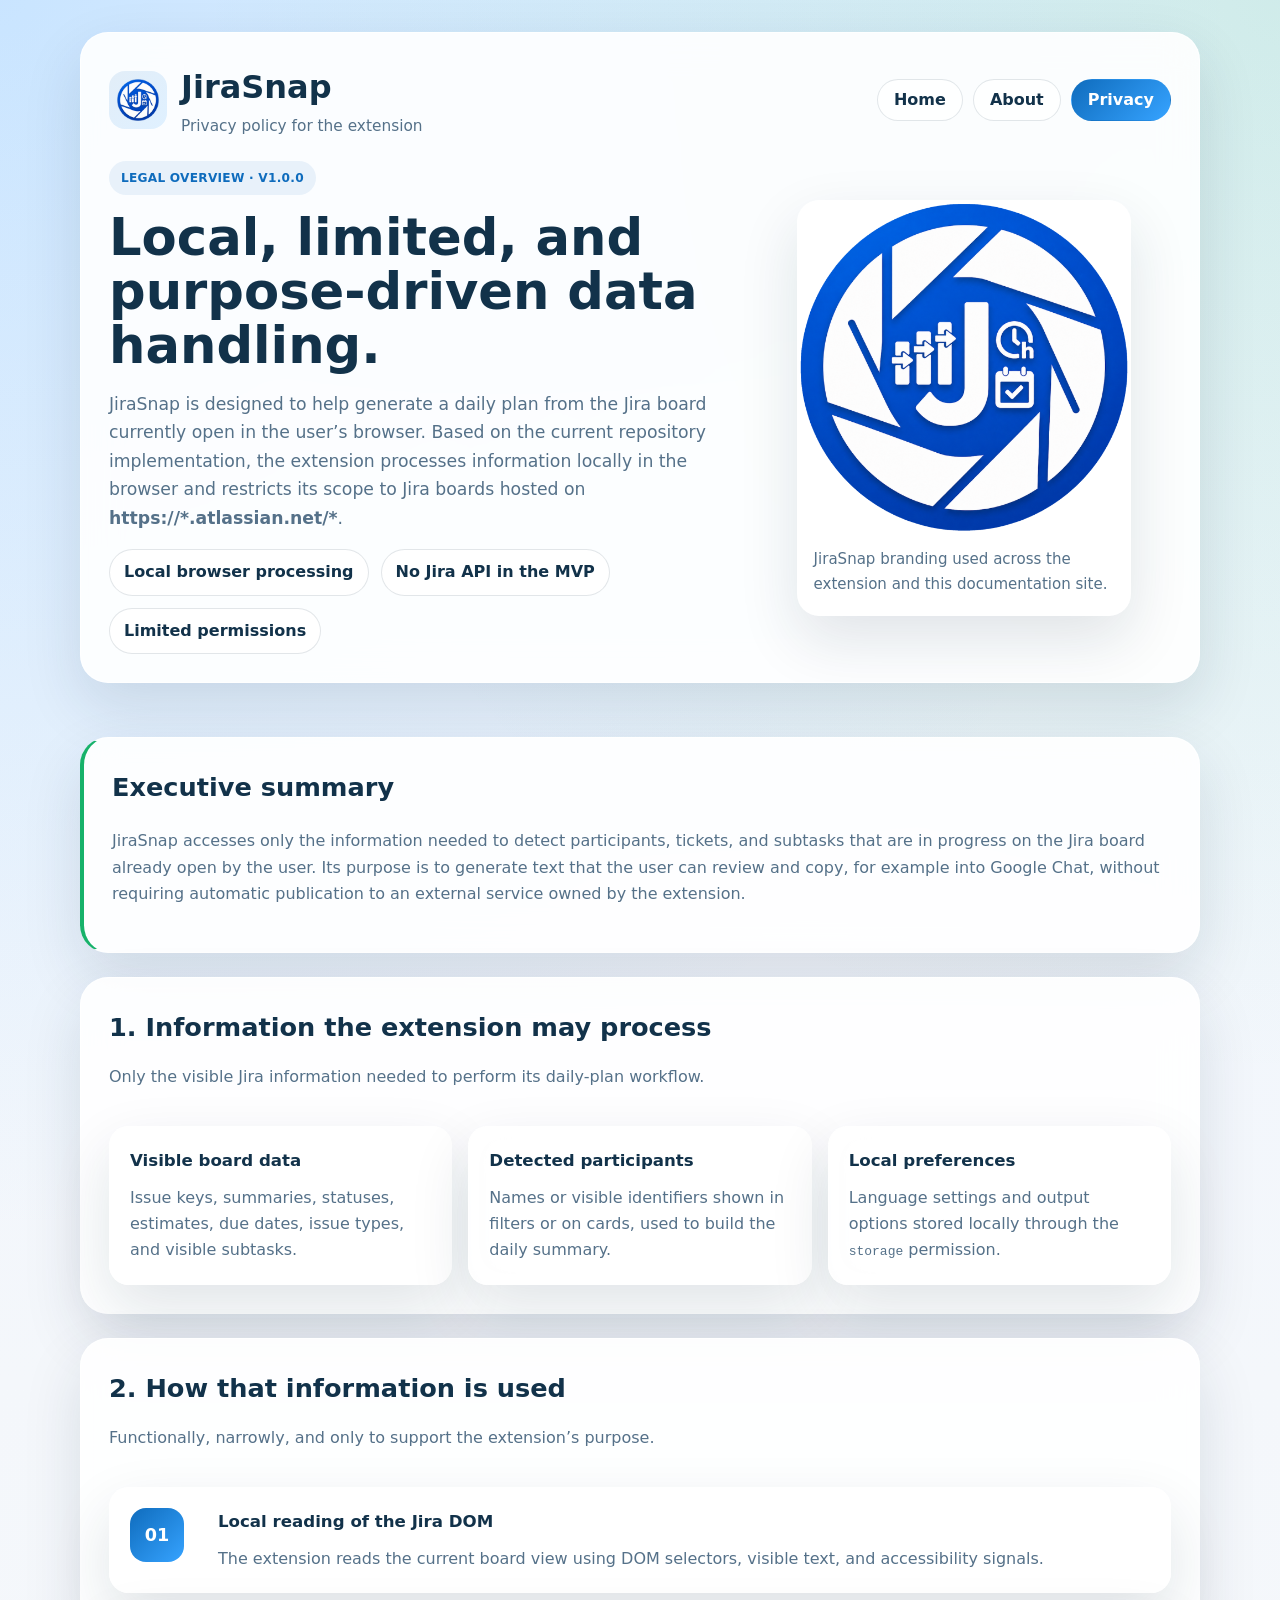
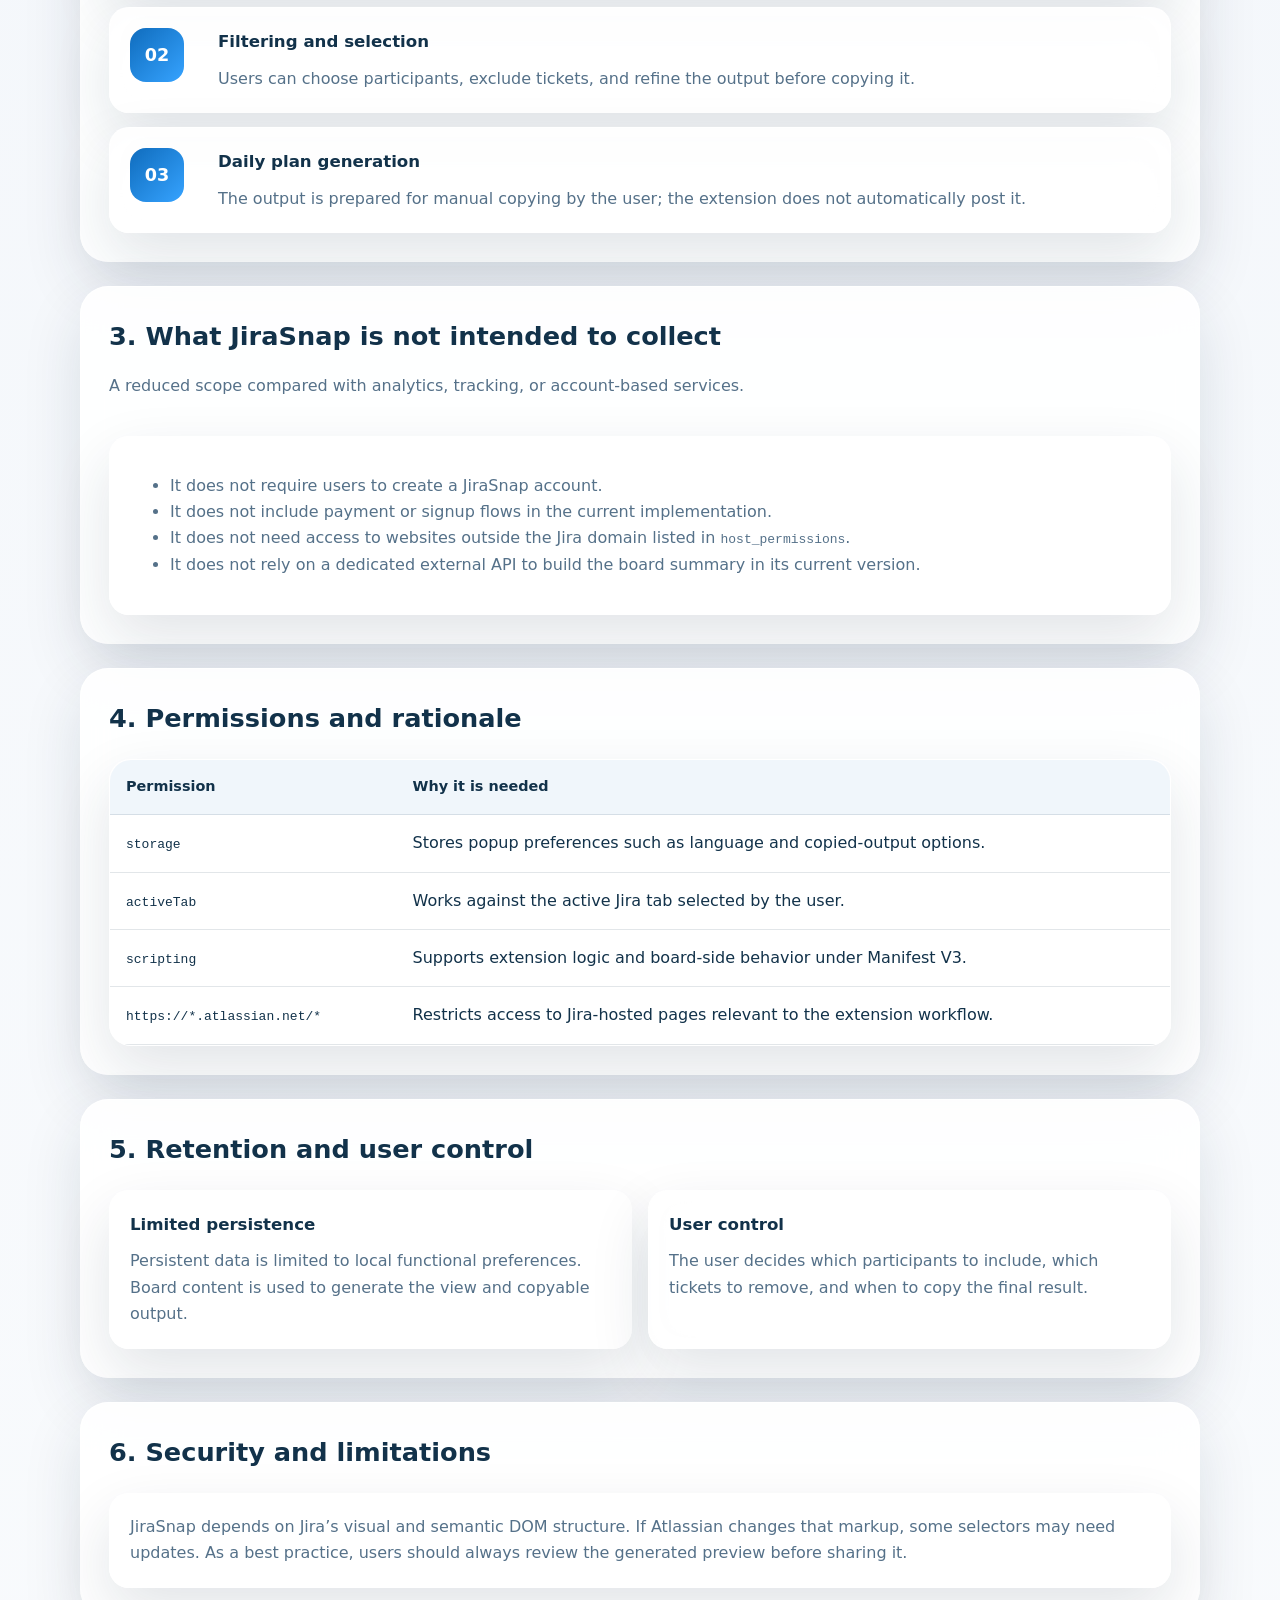
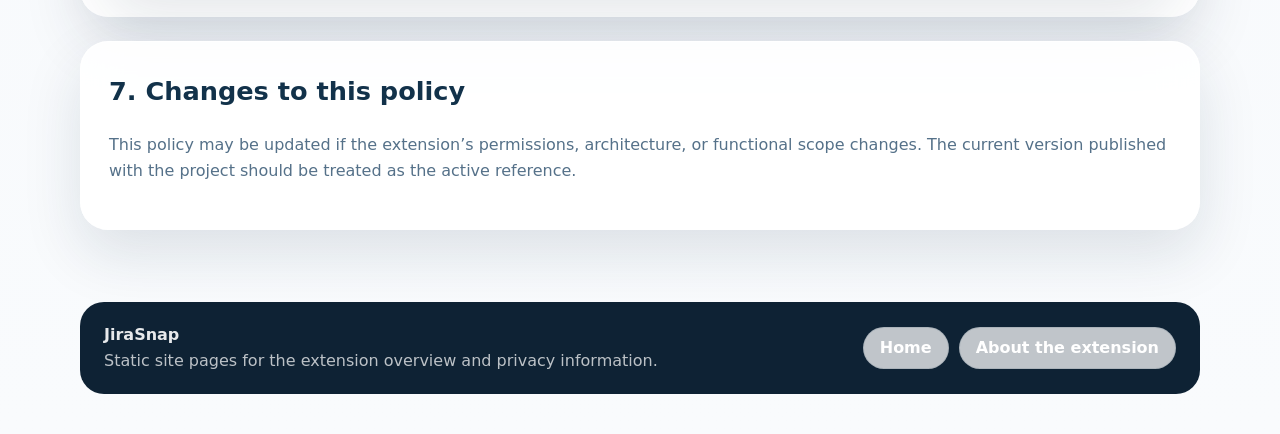
==== docs/privacy-policy.html @ 9cff3eac "Github Pages by Extension" ====
<!DOCTYPE html>
<html lang="en">
<head>
  <meta charset="UTF-8">
  <meta name="viewport" content="width=device-width, initial-scale=1.0">
  <title>JiraSnap · Privacy Policy</title>
  <meta name="description" content="Privacy policy for JiraSnap, a Chrome extension that generates daily plans from Jira boards.">
  <link rel="canonical" href="https://gustavogutierrez.github.io/jira-snap/privacy-policy.html">
  <meta name="theme-color" content="#0f6cbd">
  <meta property="og:type" content="website">
  <meta property="og:site_name" content="JiraSnap">
  <meta property="og:title" content="JiraSnap · Privacy Policy">
  <meta property="og:description" content="Privacy policy for JiraSnap, a Chrome extension that generates daily plans from Jira boards.">
  <meta property="og:url" content="https://gustavogutierrez.github.io/jira-snap/privacy-policy.html">
  <meta property="og:image" content="https://gustavogutierrez.github.io/jira-snap/assets/jirasnap.png">
  <meta name="twitter:card" content="summary_large_image">
  <meta name="twitter:title" content="JiraSnap · Privacy Policy">
  <meta name="twitter:description" content="Privacy policy for JiraSnap, a Chrome extension that generates daily plans from Jira boards.">
  <meta name="twitter:image" content="https://gustavogutierrez.github.io/jira-snap/assets/jirasnap.png">
  <link rel="icon" type="image/png" href="./assets/icon128.png">
  <link rel="stylesheet" href="./site.css">
</head>
<body>
  <header class="hero">
    <div class="container">
      <div class="hero-card">
        <div class="topbar">
          <div class="brand">
            <img src="./assets/icon128.png" alt="JiraSnap logo">
            <div>
              <h1>JiraSnap</h1>
              <p>Privacy policy for the extension</p>
            </div>
          </div>
          <nav class="nav-links" aria-label="Documentation navigation">
            <a href="./index.html">Home</a>
            <a href="./about-jirasnap.html">About</a>
            <a class="active" href="./privacy-policy.html">Privacy</a>
          </nav>
        </div>

        <div class="hero-grid">
          <div>
            <span class="eyebrow">Legal Overview · v1.0.0</span>
            <h2>Local, limited, and purpose-driven data handling.</h2>
            <p class="lead">
              JiraSnap is designed to help generate a daily plan from the Jira board currently open in the user’s browser.
              Based on the current repository implementation, the extension processes information locally in the browser
              and restricts its scope to Jira boards hosted on <strong>https://*.atlassian.net/*</strong>.
            </p>
            <div class="badge-row">
              <span class="badge">Local browser processing</span>
              <span class="badge">No Jira API in the MVP</span>
              <span class="badge">Limited permissions</span>
            </div>
          </div>

          <figure class="shot">
            <img src="./assets/jirasnap.png" alt="JiraSnap brand asset">
            <figcaption>
              JiraSnap branding used across the extension and this documentation site.
            </figcaption>
          </figure>
        </div>
      </div>
    </div>
  </header>

  <main>
    <div class="container">
      <section class="section">
        <div class="section-card callout">
          <div class="section-header">
            <div>
              <h3>Executive summary</h3>
            </div>
          </div>
          <p>
            JiraSnap accesses only the information needed to detect participants, tickets, and subtasks that are in progress
            on the Jira board already open by the user. Its purpose is to generate text that the user can review and copy,
            for example into Google Chat, without requiring automatic publication to an external service owned by the extension.
          </p>
        </div>
      </section>

      <section class="section">
        <div class="section-card">
          <div class="section-header">
            <div>
              <h3>1. Information the extension may process</h3>
              <p>Only the visible Jira information needed to perform its daily-plan workflow.</p>
            </div>
          </div>

          <div class="grid-3">
            <article class="feature-card">
              <h4>Visible board data</h4>
              <p>Issue keys, summaries, statuses, estimates, due dates, issue types, and visible subtasks.</p>
            </article>
            <article class="feature-card">
              <h4>Detected participants</h4>
              <p>Names or visible identifiers shown in filters or on cards, used to build the daily summary.</p>
            </article>
            <article class="feature-card">
              <h4>Local preferences</h4>
              <p>Language settings and output options stored locally through the <code>storage</code> permission.</p>
            </article>
          </div>
        </div>
      </section>

      <section class="section">
        <div class="section-card">
          <div class="section-header">
            <div>
              <h3>2. How that information is used</h3>
              <p>Functionally, narrowly, and only to support the extension’s purpose.</p>
            </div>
          </div>

          <div class="timeline">
            <article class="timeline-item">
              <div class="step">01</div>
              <div>
                <h4>Local reading of the Jira DOM</h4>
                <p>The extension reads the current board view using DOM selectors, visible text, and accessibility signals.</p>
              </div>
            </article>
            <article class="timeline-item">
              <div class="step">02</div>
              <div>
                <h4>Filtering and selection</h4>
                <p>Users can choose participants, exclude tickets, and refine the output before copying it.</p>
              </div>
            </article>
            <article class="timeline-item">
              <div class="step">03</div>
              <div>
                <h4>Daily plan generation</h4>
                <p>The output is prepared for manual copying by the user; the extension does not automatically post it.</p>
              </div>
            </article>
          </div>
        </div>
      </section>

      <section class="section">
        <div class="section-card">
          <div class="section-header">
            <div>
              <h3>3. What JiraSnap is not intended to collect</h3>
              <p>A reduced scope compared with analytics, tracking, or account-based services.</p>
            </div>
          </div>

          <div class="notice">
            <ul>
              <li>It does not require users to create a JiraSnap account.</li>
              <li>It does not include payment or signup flows in the current implementation.</li>
              <li>It does not need access to websites outside the Jira domain listed in <code>host_permissions</code>.</li>
              <li>It does not rely on a dedicated external API to build the board summary in its current version.</li>
            </ul>
          </div>
        </div>
      </section>

      <section class="section">
        <div class="section-card">
          <div class="section-header">
            <div>
              <h3>4. Permissions and rationale</h3>
            </div>
          </div>

          <div class="table-wrap">
            <table>
              <thead>
                <tr>
                  <th>Permission</th>
                  <th>Why it is needed</th>
                </tr>
              </thead>
              <tbody>
                <tr>
                  <td><code>storage</code></td>
                  <td>Stores popup preferences such as language and copied-output options.</td>
                </tr>
                <tr>
                  <td><code>activeTab</code></td>
                  <td>Works against the active Jira tab selected by the user.</td>
                </tr>
                <tr>
                  <td><code>scripting</code></td>
                  <td>Supports extension logic and board-side behavior under Manifest V3.</td>
                </tr>
                <tr>
                  <td><code>https://*.atlassian.net/*</code></td>
                  <td>Restricts access to Jira-hosted pages relevant to the extension workflow.</td>
                </tr>
              </tbody>
            </table>
          </div>
        </div>
      </section>

      <section class="section">
        <div class="section-card">
          <div class="section-header">
            <div>
              <h3>5. Retention and user control</h3>
            </div>
          </div>

          <div class="grid-2">
            <article class="feature-card">
              <h4>Limited persistence</h4>
              <p>Persistent data is limited to local functional preferences. Board content is used to generate the view and copyable output.</p>
            </article>
            <article class="feature-card">
              <h4>User control</h4>
              <p>The user decides which participants to include, which tickets to remove, and when to copy the final result.</p>
            </article>
          </div>
        </div>
      </section>

      <section class="section">
        <div class="section-card">
          <div class="section-header">
            <div>
              <h3>6. Security and limitations</h3>
            </div>
          </div>

          <div class="notice">
            <p>
              JiraSnap depends on Jira’s visual and semantic DOM structure. If Atlassian changes that markup,
              some selectors may need updates. As a best practice, users should always review the generated preview before sharing it.
            </p>
          </div>
        </div>
      </section>

      <section class="section">
        <div class="section-card">
          <div class="section-header">
            <div>
              <h3>7. Changes to this policy</h3>
            </div>
          </div>
          <p>
            This policy may be updated if the extension’s permissions, architecture, or functional scope changes.
            The current version published with the project should be treated as the active reference.
          </p>
        </div>
      </section>
    </div>
  </main>

  <footer class="footer">
    <div class="container">
      <div class="footer-card">
        <div>
          <strong>JiraSnap</strong>
          <p>Static site pages for the extension overview and privacy information.</p>
        </div>
        <div class="nav-links">
          <a href="./index.html">Home</a>
          <a href="./about-jirasnap.html">About the extension</a>
        </div>
      </div>
    </div>
  </footer>
</body>
</html>
---- docs/site.css ----
:root {
  color-scheme: light;
  --bg: #f4f7fb;
  --surface: rgba(255, 255, 255, 0.9);
  --surface-strong: #ffffff;
  --text: #12324a;
  --muted: #557189;
  --line: rgba(18, 50, 74, 0.12);
  --brand: #0f6cbd;
  --brand-2: #36a3ff;
  --accent: #17b26a;
  --shadow: 0 24px 60px rgba(17, 38, 62, 0.12);
  --radius-xl: 28px;
  --radius-lg: 20px;
  --radius-md: 14px;
  --max: 1120px;
}

* {
  box-sizing: border-box;
}

html {
  scroll-behavior: smooth;
}

body {
  margin: 0;
  font-family: Inter, ui-sans-serif, system-ui, -apple-system, BlinkMacSystemFont, "Segoe UI", sans-serif;
  color: var(--text);
  background:
    radial-gradient(circle at top left, rgba(54, 163, 255, 0.2), transparent 32%),
    radial-gradient(circle at top right, rgba(23, 178, 106, 0.14), transparent 28%),
    linear-gradient(180deg, #eef5ff 0%, var(--bg) 38%, #f9fbfd 100%);
  line-height: 1.65;
}

a {
  color: var(--brand);
  text-decoration: none;
}

a:hover {
  text-decoration: underline;
}

img {
  max-width: 100%;
  display: block;
}

.container {
  width: min(calc(100% - 32px), var(--max));
  margin: 0 auto;
}

.hero {
  padding: 32px 0 22px;
}

.hero-card,
.section-card,
.feature-card,
.notice,
.timeline-item,
.table-wrap {
  backdrop-filter: blur(18px);
  background: var(--surface);
  border: 1px solid rgba(255, 255, 255, 0.75);
  box-shadow: var(--shadow);
}

.hero-card {
  border-radius: var(--radius-xl);
  overflow: hidden;
  padding: 28px;
}

.topbar {
  display: flex;
  justify-content: space-between;
  align-items: center;
  gap: 18px;
  margin-bottom: 22px;
  flex-wrap: wrap;
}

.brand {
  display: flex;
  align-items: center;
  gap: 14px;
}

.brand img {
  width: 58px;
  height: 58px;
  object-fit: contain;
  border-radius: 16px;
  background: linear-gradient(135deg, rgba(15, 108, 189, 0.1), rgba(54, 163, 255, 0.14));
  padding: 8px;
}

.brand h1,
.brand p {
  margin: 0;
}

.brand p {
  color: var(--muted);
  font-size: 0.96rem;
}

.nav-links {
  display: flex;
  gap: 10px;
  flex-wrap: wrap;
}

.nav-links a,
.button-link {
  display: inline-flex;
  align-items: center;
  justify-content: center;
  min-height: 42px;
  padding: 0 16px;
  border-radius: 999px;
  border: 1px solid var(--line);
  background: rgba(255, 255, 255, 0.74);
  color: var(--text);
  font-weight: 600;
}

.nav-links a.active,
.button-link.primary {
  background: linear-gradient(135deg, var(--brand), var(--brand-2));
  border-color: transparent;
  color: #fff;
}

.eyebrow {
  display: inline-flex;
  gap: 8px;
  align-items: center;
  padding: 7px 12px;
  border-radius: 999px;
  background: rgba(15, 108, 189, 0.08);
  color: var(--brand);
  font-weight: 700;
  letter-spacing: 0.02em;
  text-transform: uppercase;
  font-size: 0.76rem;
}

.hero-grid {
  display: grid;
  grid-template-columns: minmax(0, 1.2fr) minmax(280px, 0.8fr);
  gap: 26px;
  align-items: center;
}

.hero h2 {
  font-size: clamp(2.1rem, 4vw, 3.6rem);
  line-height: 1.05;
  margin: 16px 0 14px;
}

.lead {
  font-size: 1.08rem;
  color: var(--muted);
  max-width: 64ch;
}

.hero-actions,
.badge-row,
.list-inline {
  display: flex;
  flex-wrap: wrap;
  gap: 12px;
}

.badge,
.metric {
  border-radius: 999px;
  padding: 9px 14px;
  background: rgba(255, 255, 255, 0.88);
  border: 1px solid var(--line);
  color: var(--text);
  font-weight: 600;
}

.hero-visual {
  display: grid;
  gap: 16px;
}

.shot {
  border-radius: 22px;
  overflow: hidden;
  border: 1px solid rgba(255, 255, 255, 0.8);
  background: var(--surface-strong);
  box-shadow: var(--shadow);
}

.shot figcaption {
  padding: 14px 16px 18px;
  color: var(--muted);
  font-size: 0.94rem;
}

main {
  padding: 8px 0 48px;
}

.section {
  margin: 24px 0;
}

.section-card {
  border-radius: var(--radius-xl);
  padding: 28px;
}

.section-header {
  display: flex;
  justify-content: space-between;
  gap: 16px;
  align-items: flex-end;
  margin-bottom: 20px;
  flex-wrap: wrap;
}

.section h3 {
  margin: 0;
  font-size: clamp(1.35rem, 2vw, 2rem);
}

.section p,
.section li {
  color: var(--muted);
}

.grid-2,
.grid-3 {
  display: grid;
  gap: 16px;
}

.grid-2 {
  grid-template-columns: repeat(2, minmax(0, 1fr));
}

.grid-3 {
  grid-template-columns: repeat(3, minmax(0, 1fr));
}

.feature-card,
.notice,
.timeline-item {
  border-radius: var(--radius-lg);
  padding: 20px;
}

.feature-card h4,
.timeline-item h4,
.notice h4 {
  margin: 0 0 10px;
  font-size: 1.04rem;
}

.feature-card p,
.feature-card li,
.timeline-item p,
.notice p,
.notice li {
  margin: 0;
}

.kpis {
  display: grid;
  grid-template-columns: repeat(4, minmax(0, 1fr));
  gap: 14px;
}

.kpi {
  padding: 18px;
  border-radius: 18px;
  background: rgba(255, 255, 255, 0.78);
  border: 1px solid var(--line);
}

.kpi strong {
  display: block;
  font-size: 1.55rem;
  line-height: 1.1;
  margin-bottom: 6px;
}

.timeline {
  display: grid;
  gap: 14px;
}

.timeline-item {
  display: grid;
  grid-template-columns: 72px minmax(0, 1fr);
  gap: 16px;
  align-items: start;
}

.step {
  display: inline-flex;
  align-items: center;
  justify-content: center;
  width: 54px;
  height: 54px;
  border-radius: 16px;
  background: linear-gradient(135deg, var(--brand), var(--brand-2));
  color: #fff;
  font-weight: 800;
  font-size: 1.1rem;
}

.table-wrap {
  border-radius: 22px;
  overflow: hidden;
}

table {
  width: 100%;
  border-collapse: collapse;
  background: var(--surface-strong);
}

th,
td {
  padding: 15px 16px;
  text-align: left;
  border-bottom: 1px solid var(--line);
  vertical-align: top;
}

th {
  background: rgba(15, 108, 189, 0.06);
  font-size: 0.9rem;
}

.callout {
  border-left: 4px solid var(--accent);
}

.footer {
  padding: 0 0 40px;
}

.footer-card {
  display: flex;
  justify-content: space-between;
  gap: 18px;
  align-items: center;
  border-radius: 24px;
  padding: 20px 24px;
  background: #0e2234;
  color: rgba(255, 255, 255, 0.9);
  flex-wrap: wrap;
}

.footer-card p {
  margin: 0;
  color: rgba(255, 255, 255, 0.72);
}

.footer-card a {
  color: #fff;
}

.center-shell {
  min-height: 100vh;
  display: flex;
  align-items: center;
  padding: 32px 0;
}

.compact-card {
  max-width: 760px;
  margin: 0 auto;
}

.hero-copy {
  text-align: center;
}

.hero-copy .hero-actions,
.hero-copy .badge-row {
  justify-content: center;
}

@media (max-width: 960px) {
  .hero-grid,
  .grid-3,
  .kpis,
  .grid-2 {
    grid-template-columns: 1fr;
  }

  .timeline-item {
    grid-template-columns: 1fr;
  }
}

@media (max-width: 640px) {
  .hero-card,
  .section-card {
    padding: 22px;
  }

  .brand {
    align-items: flex-start;
  }

  .brand img {
    width: 48px;
    height: 48px;
  }
}
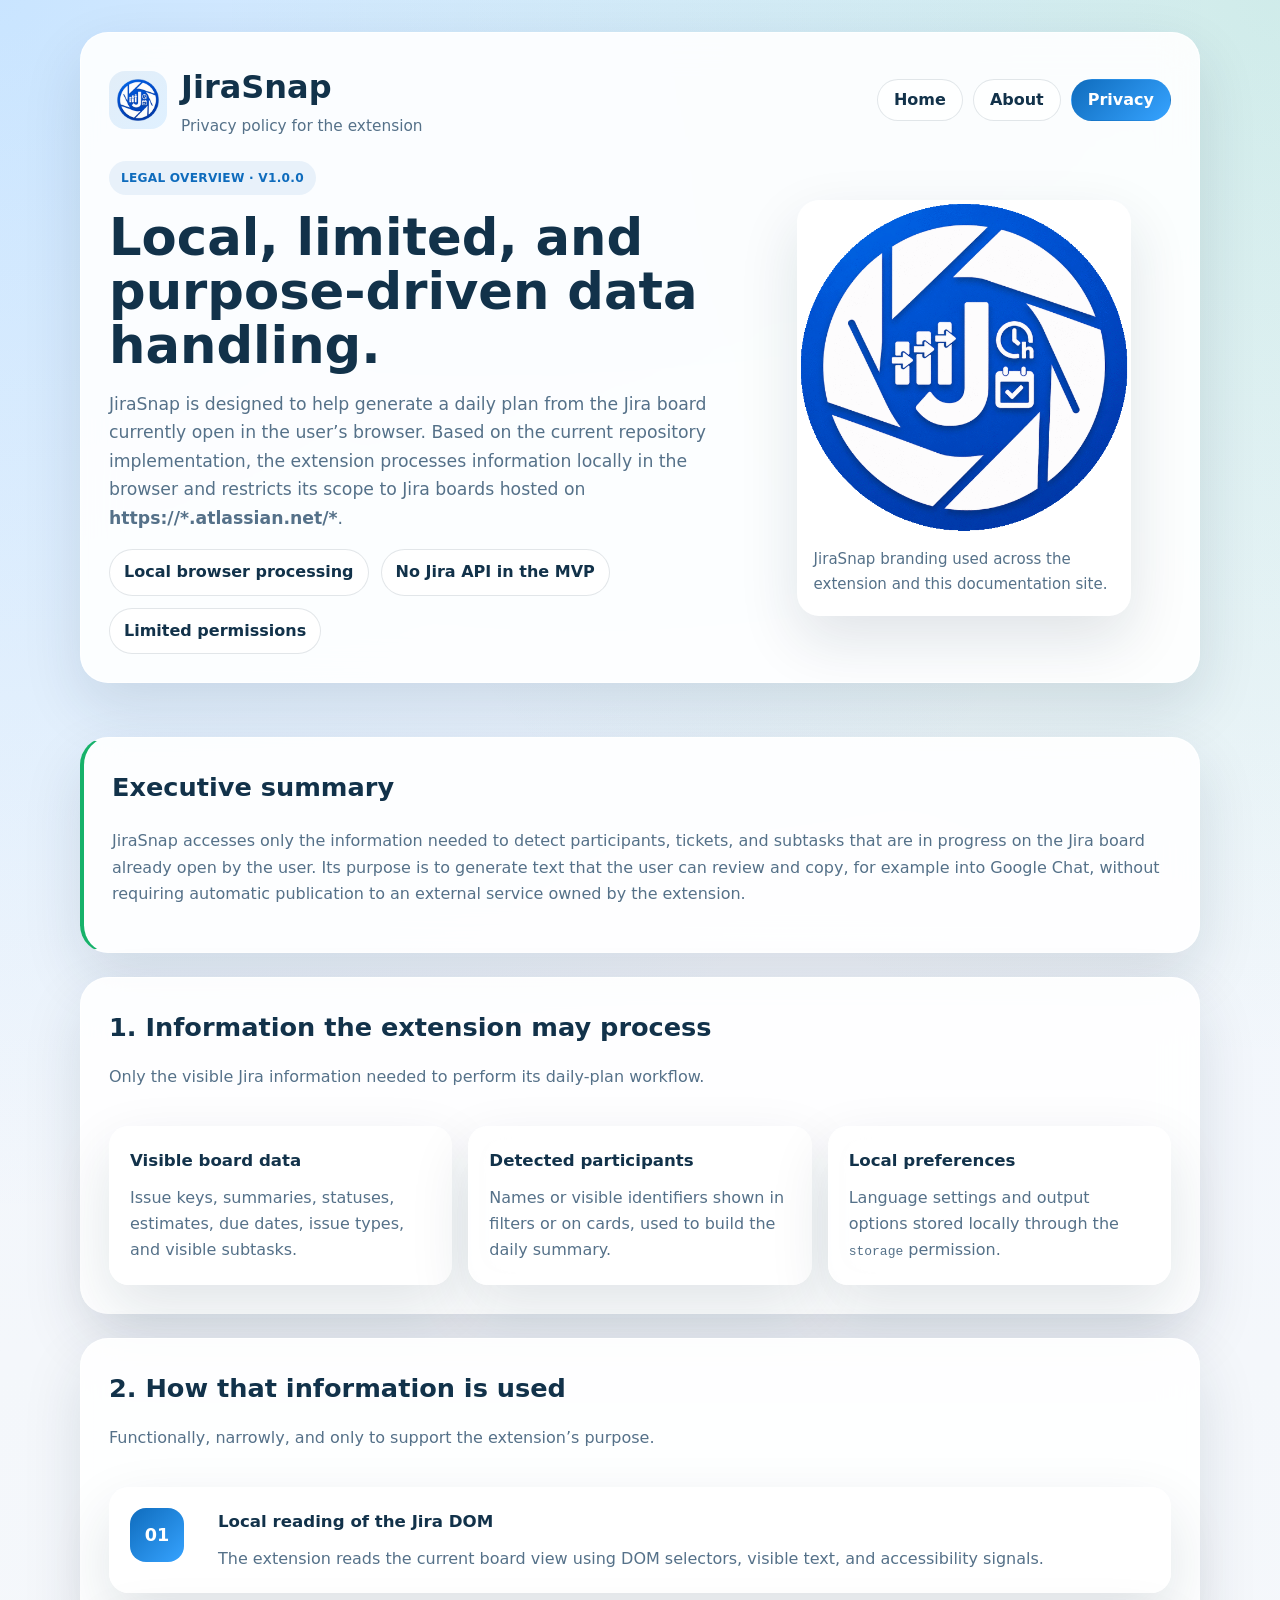
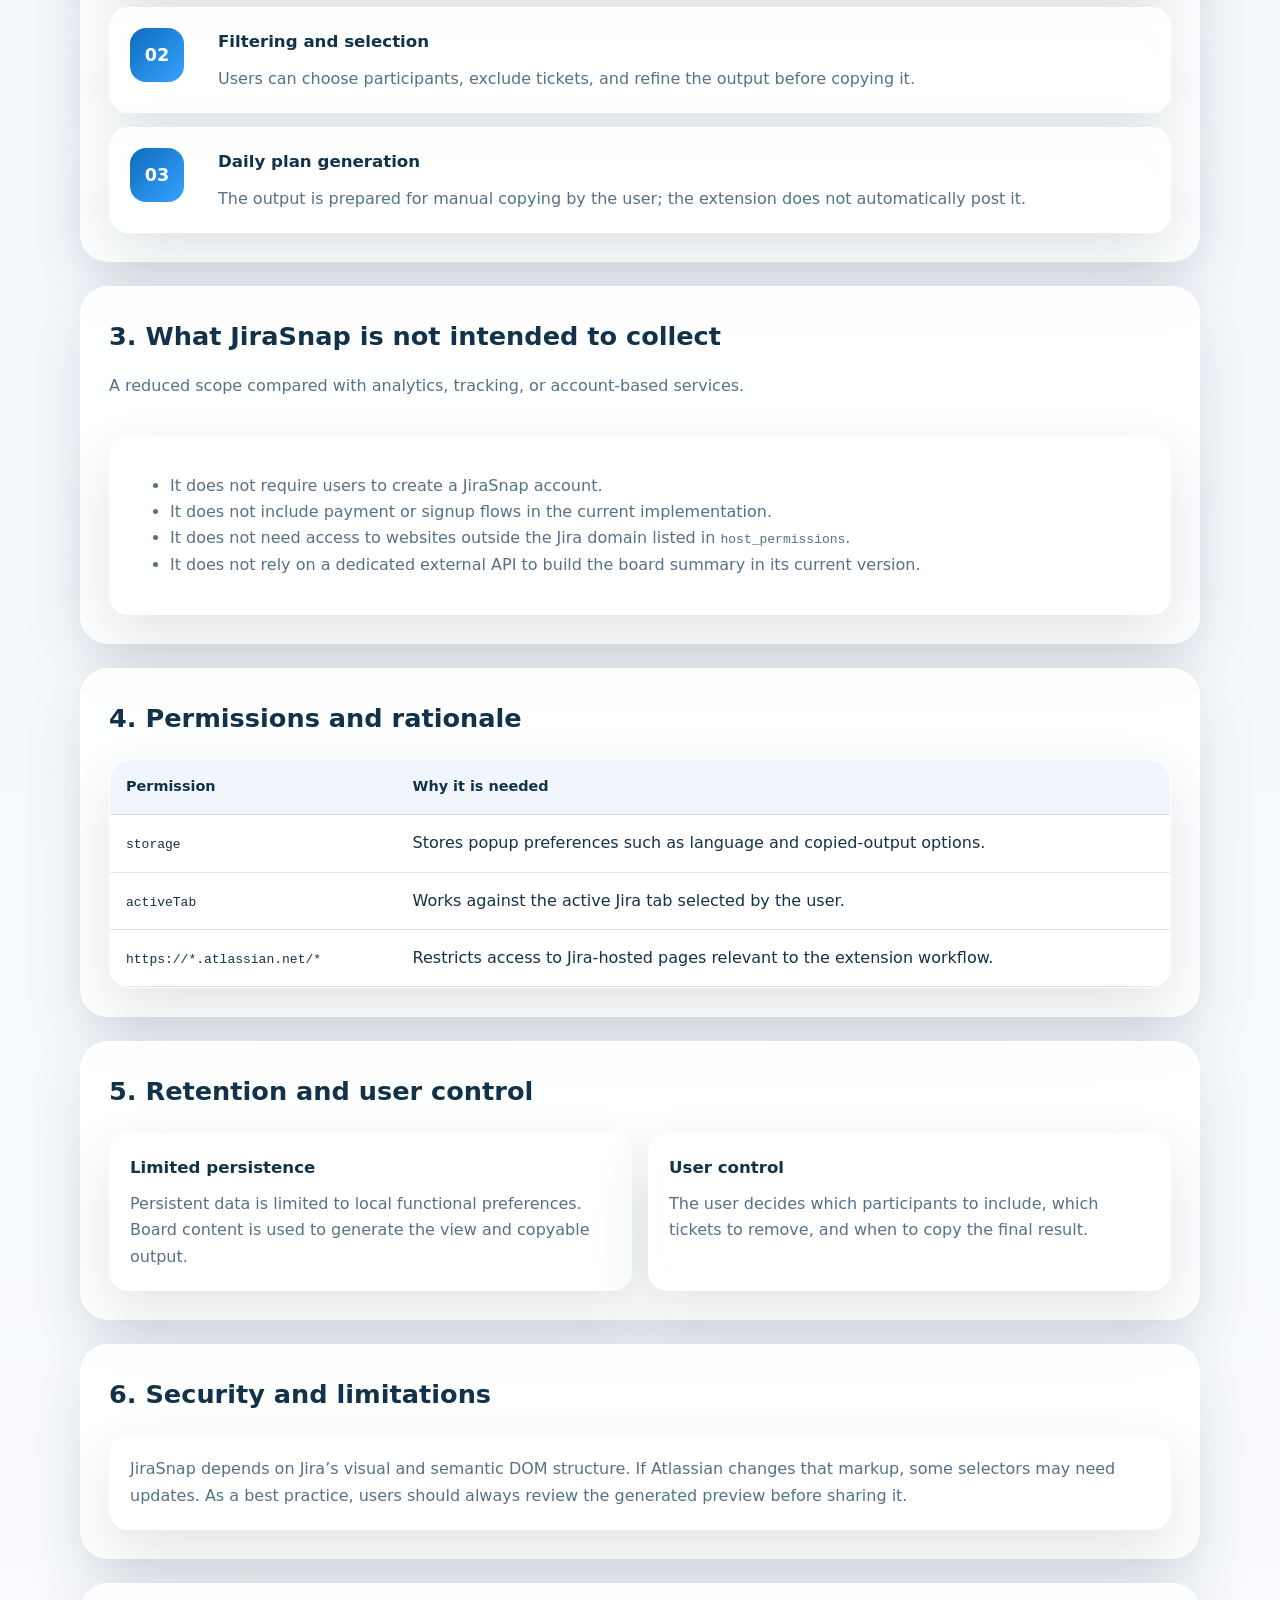
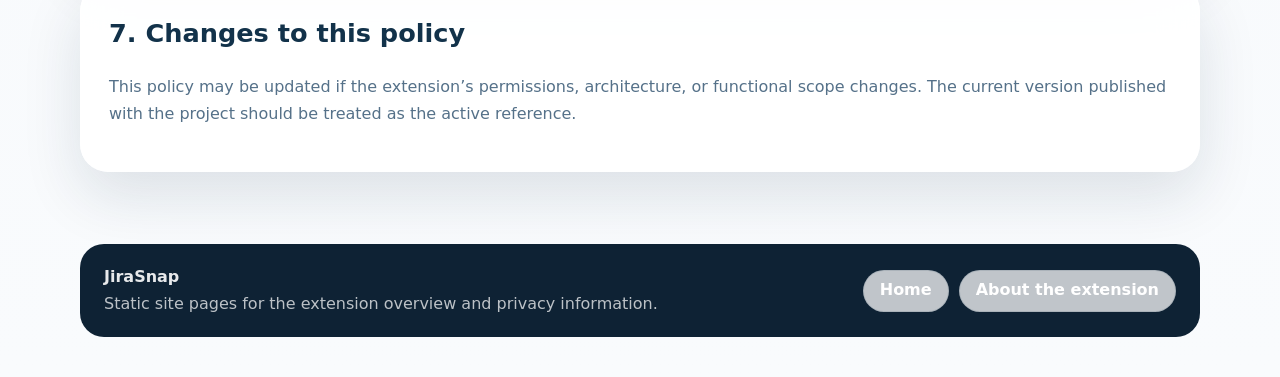
==== commit 8375634e: "Remove unused permission and add packaging script" ====
--- a/docs/privacy-policy.html
+++ b/docs/privacy-policy.html
@@ -190,10 +190,6 @@
                   <td>Works against the active Jira tab selected by the user.</td>
                 </tr>
                 <tr>
-                  <td><code>scripting</code></td>
-                  <td>Supports extension logic and board-side behavior under Manifest V3.</td>
-                </tr>
-                <tr>
                   <td><code>https://*.atlassian.net/*</code></td>
                   <td>Restricts access to Jira-hosted pages relevant to the extension workflow.</td>
                 </tr>
